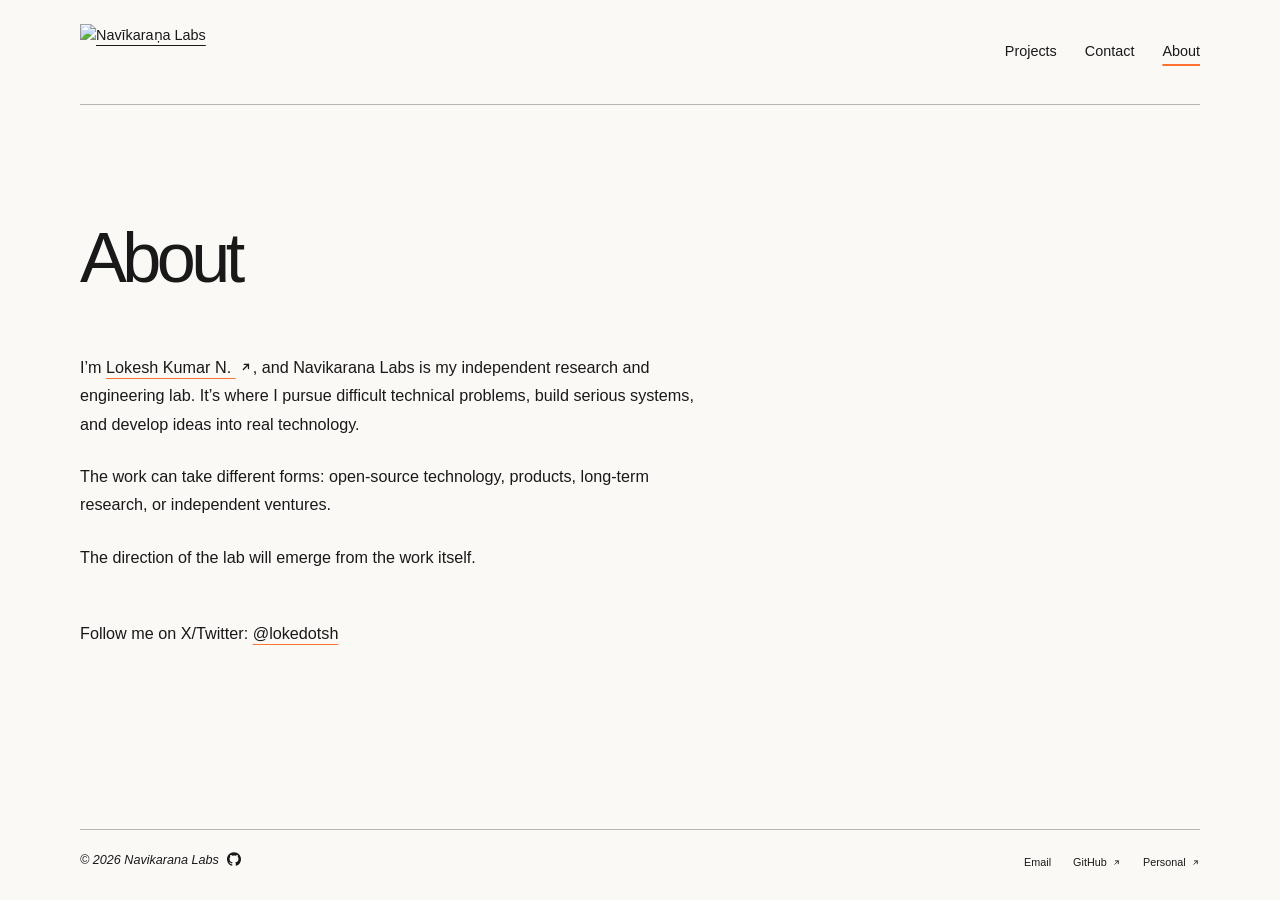
==== about/index.html @ 1e3d20ad "footer source added, small change on about" ====
<!doctype html>
<html lang="en">
  <head>
    <meta charset="utf-8">
    <meta name="viewport" content="width=device-width, initial-scale=1">
    <title>About | Navikarana Labs</title>
    <meta name="description" content="Lokesh Kumar N.'s independent research and engineering lab for difficult technical problems, serious systems, and ideas that become real technology.">
    <link rel="canonical" href="https://navikarana.io/about/">
    <meta property="og:type" content="website">
    <meta property="og:site_name" content="Navikarana Labs">
    <meta property="og:title" content="About | Navikarana Labs">
    <meta property="og:description" content="Lokesh Kumar N.'s independent research and engineering lab for difficult technical problems, serious systems, and ideas that become real technology.">
    <meta property="og:url" content="https://navikarana.io/about/">
    <meta name="theme-color" content="#faf9f6">
    <link rel="icon" type="image/png" sizes="16x16" href="../public/favicon/favicon-16.png">
    <link rel="icon" type="image/png" sizes="32x32" href="../public/favicon/favicon-32.png">
    <link rel="icon" type="image/png" sizes="64x64" href="../public/favicon/favicon-64.png">
    <link rel="apple-touch-icon" sizes="192x192" href="../public/favicon/favicon-192.png">
    <link rel="manifest" href="../public/favicon/site.webmanifest">
    <link rel="stylesheet" href="../styles.css?v=3">
  </head>
  <body>
    <a class="skip-link" href="#main">Skip to content</a>
    <header class="site-header container">
      <div class="brand">
        <a href="../">
          <img src="../public/full-logo-lightmode.svg" width="1103" height="240" alt="Nav&#299;kara&#7751;a Labs">
        </a>
      </div>
      <nav aria-label="Main navigation">
        <a href="../projects/">Projects</a>
        <a href="../contact/">Contact</a>
        <a href="./" aria-current="page">About</a>
      </nav>
    </header>

    <main id="main" class="container">
      <header class="page-heading">
        <h1>About</h1>
      </header>
      <div class="page-body prose">
        <p>I&rsquo;m <a href="https://loke.sh/about/" target="_blank" rel="noopener noreferrer">Lokesh Kumar N. <svg class="external-icon" viewBox="0 0 16 16" aria-hidden="true"><path d="M5 11L11 5M6 5h5v5"/></svg></a>, and Navikarana Labs is my independent research and engineering lab. It&rsquo;s where I pursue difficult technical problems, build serious systems, and develop ideas into real technology.</p>
        <p>The work can take different forms: open-source technology, products, long-term research, or independent ventures.</p>
        <p>The direction of the lab will emerge from the work itself.</p>
        <p class="follow-note">Follow me on X/Twitter: <a href="https://x.com/lokedotsh" target="_blank" rel="noopener noreferrer">@lokedotsh</a></p>
      </div>
    </main>

    <footer class="site-footer container">
      <p class="footer-brand"><span class="copyright">&copy; 2026</span> Navikarana Labs <a class="footer-source" href="https://github.com/navikarana-labs/landing-page" target="_blank" rel="noopener noreferrer" aria-label="Landing-page source on GitHub"><img src="../public/github.svg" width="14" height="14" alt=""></a></p>
      <nav aria-label="Footer navigation">
        <a href="mailto:hello@navikarana.io">Email</a>
        <a class="footer-external" href="https://github.com/navikarana-labs" target="_blank" rel="noopener noreferrer">GitHub <svg class="external-icon" viewBox="0 0 16 16" aria-hidden="true"><path d="M5 11L11 5M6 5h5v5"/></svg></a>
        <a class="footer-external" href="https://loke.sh" target="_blank" rel="noopener noreferrer">Personal <svg class="external-icon" viewBox="0 0 16 16" aria-hidden="true"><path d="M5 11L11 5M6 5h5v5"/></svg></a>
      </nav>
    </footer>
  </body>
</html>
---- styles.css ----
:root {
  color-scheme: light;
  --bg: #faf9f6;
  --fg: #191919;
  --muted: #64625e;
  --accent: #ff7130;
  --max-width: 1120px;
  --font: Geologica, Arial, sans-serif;
}

@font-face {
  font-family: Geologica;
  font-style: normal;
  font-weight: 100 900;
  font-display: swap;
  src: url("public/geologica-latin.woff2") format("woff2");
  unicode-range: U+0000-00FF, U+0131, U+0152-0153, U+02BB-02BC, U+02C6, U+02DA, U+02DC, U+0304, U+0308, U+0329, U+2000-206F, U+20AC, U+2122, U+2191, U+2193, U+2212, U+2215, U+FEFF, U+FFFD;
}

@font-face {
  font-family: Geologica;
  font-style: normal;
  font-weight: 100 900;
  font-display: swap;
  src: url("public/geologica-latin-ext.woff2") format("woff2");
  unicode-range: U+0100-02BA, U+02BD-02C5, U+02C7-02CC, U+02CE-02D7, U+02DD-02FF, U+0304, U+0308, U+0329, U+1D00-1DBF, U+1E00-1E9F, U+1EF2-1EFF, U+2020, U+20A0-20AB, U+20AD-20C0, U+2113, U+2C60-2C7F, U+A720-A7FF;
}

* { box-sizing: border-box; }
html { -webkit-text-size-adjust: 100%; }
body {
  margin: 0;
  min-height: 100svh;
  display: flex;
  flex-direction: column;
  background: var(--bg);
  color: var(--fg);
  font-family: var(--font);
  font-synthesis: none;
  font-size: 14.4px;
  line-height: 1.65;
  -webkit-font-smoothing: antialiased;
}
main { flex: 1; }
h1, h2, h3, p { margin: 0; }
h1, h2, h3 { font-weight: 400; }
img { display: block; max-width: 100%; height: auto; }
a { font-family: var(--font); color: inherit; text-decoration-thickness: 1px; text-underline-offset: 5px; }
a:hover { text-decoration-color: var(--accent); }
main a { text-decoration-color: var(--accent); }
main a:hover { text-decoration-color: var(--fg); }
main a > span[aria-hidden="true"] { color: var(--accent); }
a > span[aria-hidden="true"] { display: inline-block; }
.external-icon { width: 0.85em; height: 0.85em; margin-left: 0.2em; fill: none; stroke: currentColor; stroke-width: 1.5; stroke-linecap: round; stroke-linejoin: round; vertical-align: -0.05em; flex: 0 0 auto; }
a:focus-visible { outline: 2px solid var(--fg); outline-offset: 5px; text-decoration: underline; text-decoration-color: var(--accent); }
::selection { background: #ffdec9; color: #191919; }
.container { width: min(var(--max-width), calc(100% - 96px)); margin-inline: auto; }
.skip-link { position: absolute; top: 12px; left: 24px; z-index: 10; padding: 10px 16px; background: var(--fg); color: var(--bg); transform: translateY(-200%); }
.skip-link:focus { transform: translateY(0); }

.site-header { display: grid; grid-template-columns: minmax(0, 1fr) auto; align-items: center; gap: 24px; min-height: 105px; border-bottom: 1px solid #b8b5af; }
.brand { display: inline-flex; align-items: center; width: 260px; max-width: 100%; min-width: 0; }
.brand a { display: block; width: 100%; }
.brand img { width: 100%; }
nav { display: flex; flex-wrap: wrap; align-items: center; gap: 28px; font-size: 12.6px; }
.site-header nav { font-size: 14.4px; }
nav a { padding-block: 10px; text-decoration: none; }
nav a:hover, nav a[aria-current="page"] { text-decoration: underline; text-decoration-color: var(--accent); text-underline-offset: 8px; }
.site-header nav a[aria-current="page"] { text-decoration-thickness: 2px; }
.eyebrow { font-size: 10.8px; font-weight: 400; line-height: 1.6; letter-spacing: 0.065em; text-transform: uppercase; color: var(--muted); }

/* Homepage */
.hero { padding-block: clamp(48px, 5vw, 78px) 42px; }
.hero-heading { display: flex; align-items: center; justify-content: space-between; gap: 24px; margin-block: 14px 48px; }
h1 { font-size: clamp(37.8px, 5.49vw, 70.2px); line-height: 1.08; letter-spacing: -0.065em; }
.hero-mark { width: clamp(110px, 14vw, 180px); flex-shrink: 0; }
.hero-notes { display: grid; grid-template-columns: 1fr 2fr; gap: 40px; align-items: start; }
.hero-copy { grid-column: 2; }
.hero-statement { max-width: 610px; font-size: clamp(16.2px, 1.8vw, 19.8px); line-height: 1.55; letter-spacing: -0.025em; }
.hero-attribution { display: flex; flex-wrap: wrap; align-items: baseline; gap: 8px 16px; margin-top: 30px; color: var(--muted); font-size: 16.2px; }
.hero-attribution a { font-size: 16.2px; font-weight: 600; color: var(--muted); text-decoration: underline; text-decoration-color: var(--accent); }
.hero-attribution a:hover { color: var(--fg); text-decoration: underline; text-decoration-color: var(--accent); }
.section-row { display: grid; grid-template-columns: 1fr 2fr; gap: 40px; padding-block: 64px; }
.section-row > .eyebrow { align-self: start; padding-top: 5px; color: var(--fg); font-size: 18px; letter-spacing: -0.02em; text-transform: none; }
.section-content { max-width: 630px; font-size: 16.2px; }
.section-content > p + p { margin-top: 20px; }
.update-date { display: flex; align-items: center; gap: 0.45rem; color: var(--muted); font-size: 14.4px; }
.update-date svg { width: 1em; height: 1em; fill: none; stroke: currentColor; stroke-width: 1.7; }
.section-content > p { color: var(--muted); }
.section-content > .projects-lead { max-width: 32ch; color: var(--fg); font-size: clamp(20px, 2vw, 25px); line-height: 1.4; letter-spacing: -0.025em; }
.text-link { display: inline-block; margin-top: 24px; font-size: 12.6px; }
.section-content > .text-link { font-size: 14.4px; }
.text-link span { display: inline-block; margin-left: 7px; }

/* Interior pages */
.page-heading { padding-block: clamp(88px, 9vw, 128px) 57px; }
.page-body { padding-bottom: 68px; }
.prose p + p { margin-top: 24px; }
.prose p.follow-note { margin-top: 48px; }
.contact-details p + p { margin-top: 28px; }
.prose { max-width: 630px; font-size: 16.2px; line-height: 1.75; overflow-wrap: break-word; }
.contact-email { display: inline-block; max-width: 100%; overflow-wrap: anywhere; font-weight: 600; text-decoration-color: var(--accent); text-decoration-thickness: 2px; }
.contact-email:hover { text-decoration-color: var(--fg); }
.copy-button { display: inline-flex; align-items: center; justify-content: center; width: 32px; height: 32px; margin-left: 4px; padding: 0; vertical-align: middle; border: 0; border-radius: 4px; background: transparent; color: var(--muted); cursor: pointer; }
.copy-button[hidden] { display: none; }
.copy-button:hover, .copy-button.is-copied { color: var(--fg); }
.copy-button:focus-visible { outline: 2px solid var(--fg); outline-offset: 2px; }
.copy-icon, .copy-check { transform-origin: center; transition: opacity 180ms ease, transform 180ms ease; }
.copy-check { opacity: 0; transform: scale(0.6); }
.is-copied .copy-icon { opacity: 0; transform: scale(0.6); }
.is-copied .copy-check { opacity: 1; transform: scale(1); }
.copy-status { font-size: 12.6px; color: var(--muted); }
.copy-status:not(:empty) { margin-top: 12px; }

@media (prefers-reduced-motion: reduce) {
  .copy-icon, .copy-check { transition: none; }
}

.site-footer { display: flex; align-items: center; gap: 32px; padding-block: 20px 24px; margin-top: 24px; border-top: 1px solid #b8b5af; background: var(--bg); color: var(--muted); font-size: 10.8px; }
.footer-brand { color: var(--fg); font-size: 12.6px; font-weight: 400; font-style: italic; font-synthesis: style; margin-bottom: 5px; }
.footer-source { display: inline-block; margin-left: 5px; vertical-align: -2px; }
.site-footer nav { margin-left: auto; gap: 22px; font-size: 10.8px; color: var(--fg); }
.site-footer nav a { padding-block: 0; text-decoration: none; }
.copyright { font-variant-numeric: tabular-nums; white-space: nowrap; }

@media (max-width: 800px) {
  .container { width: calc(100% - 48px); }
  .site-header { grid-template-columns: minmax(0, 1fr); gap: 2px; padding-block: 14px 10px; }
  .site-header nav { grid-column: 1 / -1; grid-row: 2; display: flex; width: 100%; justify-content: space-between; gap: 1rem; }
  .hero-mark { width: 110px; }
  .hero-copy, .section-content { min-width: 0; }
  .hero-notes, .section-row { grid-template-columns: 1fr 2fr; gap: 24px; }
  .site-footer { flex-wrap: wrap; gap: 22px; }

  main a > span[aria-hidden="true"],
  .site-footer .footer-external span,
  .text-link span { color: inherit; }

  a > span[aria-hidden="true"] {
    width: 11px;
    height: 11px;
    margin-left: 6px;
    vertical-align: middle;
    font-size: 0;
    line-height: 0;
    background: currentColor;
    -webkit-mask: url("data:image/svg+xml,%3Csvg%20xmlns='http://www.w3.org/2000/svg'%20viewBox='0%200%2024%2024'%3E%3Cpath%20fill='none'%20stroke='%23000'%20stroke-width='2.5'%20stroke-linecap='round'%20stroke-linejoin='round'%20d='M7%2017%20L17%207%20M8%207%20h9%20v9'/%3E%3C/svg%3E") no-repeat center / contain;
    mask: url("data:image/svg+xml,%3Csvg%20xmlns='http://www.w3.org/2000/svg'%20viewBox='0%200%2024%2024'%3E%3Cpath%20fill='none'%20stroke='%23000'%20stroke-width='2.5'%20stroke-linecap='round'%20stroke-linejoin='round'%20d='M7%2017%20L17%207%20M8%207%20h9%20v9'/%3E%3C/svg%3E") no-repeat center / contain;
  }

  .text-link span {
    -webkit-mask-image: url("data:image/svg+xml,%3Csvg%20xmlns='http://www.w3.org/2000/svg'%20viewBox='0%200%2024%2024'%3E%3Cpath%20fill='none'%20stroke='%23000'%20stroke-width='2.5'%20stroke-linecap='round'%20stroke-linejoin='round'%20d='M5%2012%20h14%20M13%206%20l6%206%20-6%206'/%3E%3C/svg%3E");
    mask-image: url("data:image/svg+xml,%3Csvg%20xmlns='http://www.w3.org/2000/svg'%20viewBox='0%200%2024%2024'%3E%3Cpath%20fill='none'%20stroke='%23000'%20stroke-width='2.5'%20stroke-linecap='round'%20stroke-linejoin='round'%20d='M5%2012%20h14%20M13%206%20l6%206%20-6%206'/%3E%3C/svg%3E");
    -webkit-mask-repeat: no-repeat; mask-repeat: no-repeat;
    -webkit-mask-position: center; mask-position: center;
    -webkit-mask-size: contain; mask-size: contain;
  }
}

@media (max-width: 600px) {
  .container { width: calc(100% - 40px); }
  .site-header { align-items: start; }
  .site-header nav { width: 100%; justify-content: space-between; }
  .hero { padding-block: 67px 24px; }
  .hero-heading { flex-wrap: wrap; margin-block: 20px 30px; }
  .hero h1 { width: 100%; font-size: clamp(28px, 7.65vw, 45.9px); }
  .hero-heading .hero-mark { width: clamp(64px, 16vw, 96px); margin-top: 16px; margin-left: auto; }
  .hero-notes, .section-row { grid-template-columns: 1fr; gap: 24px; }
  .hero-copy { grid-column: auto; }
  .hero-attribution { margin-top: 22px; }
  .section-row { padding-block: 44px 36px; }
  .section-row > .eyebrow { padding: 0; }
  .section-content > p + p { margin-top: 14px; }
  .section-content > .text-link { margin-top: 18px; }
  .page-heading { padding-block: 72px 40px; }
  .page-body { padding-bottom: 30px; }
  .site-footer { margin-top: 12px; }
  .site-footer > .footer-brand { width: 100%; }
  .site-footer nav { margin-left: 0; }
}
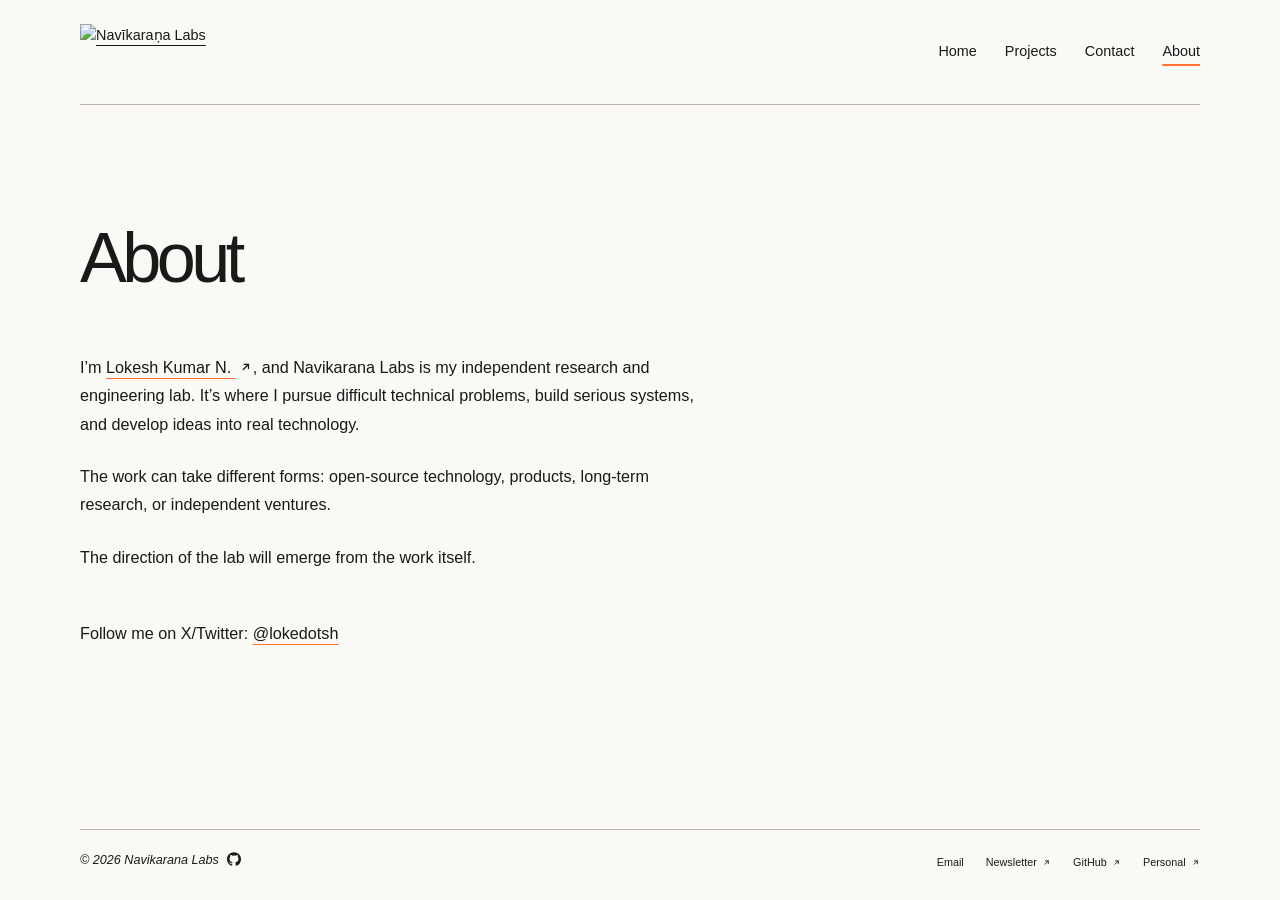
==== commit 307ca145: "added newsletter" ====
--- a/about/index.html
+++ b/about/index.html
@@ -17,7 +17,7 @@
     <link rel="icon" type="image/png" sizes="64x64" href="../public/favicon/favicon-64.png">
     <link rel="apple-touch-icon" sizes="192x192" href="../public/favicon/favicon-192.png">
     <link rel="manifest" href="../public/favicon/site.webmanifest">
-    <link rel="stylesheet" href="../styles.css?v=3">
+    <link rel="stylesheet" href="../styles.css?v=4">
   </head>
   <body>
     <a class="skip-link" href="#main">Skip to content</a>
@@ -28,6 +28,7 @@
         </a>
       </div>
       <nav aria-label="Main navigation">
+        <a href="../">Home</a>
         <a href="../projects/">Projects</a>
         <a href="../contact/">Contact</a>
         <a href="./" aria-current="page">About</a>
@@ -50,6 +51,7 @@
       <p class="footer-brand"><span class="copyright">&copy; 2026</span> Navikarana Labs <a class="footer-source" href="https://github.com/navikarana-labs/landing-page" target="_blank" rel="noopener noreferrer" aria-label="Landing-page source on GitHub"><img src="../public/github.svg" width="14" height="14" alt=""></a></p>
       <nav aria-label="Footer navigation">
         <a href="mailto:hello@navikarana.io">Email</a>
+        <a class="footer-external" href="https://loke.sh/blog/newsletter/" target="_blank" rel="noopener noreferrer">Newsletter <svg class="external-icon" viewBox="0 0 16 16" aria-hidden="true"><path d="M5 11L11 5M6 5h5v5"/></svg></a>
         <a class="footer-external" href="https://github.com/navikarana-labs" target="_blank" rel="noopener noreferrer">GitHub <svg class="external-icon" viewBox="0 0 16 16" aria-hidden="true"><path d="M5 11L11 5M6 5h5v5"/></svg></a>
         <a class="footer-external" href="https://loke.sh" target="_blank" rel="noopener noreferrer">Personal <svg class="external-icon" viewBox="0 0 16 16" aria-hidden="true"><path d="M5 11L11 5M6 5h5v5"/></svg></a>
       </nav>
--- a/styles.css
+++ b/styles.css
@@ -70,7 +70,7 @@
 .eyebrow { font-size: 10.8px; font-weight: 400; line-height: 1.6; letter-spacing: 0.065em; text-transform: uppercase; color: var(--muted); }
 
 /* Homepage */
-.hero { padding-block: clamp(48px, 5vw, 78px) 42px; }
+.hero { padding-block: clamp(48px, 5vw, 78px) 26px; }
 .hero-heading { display: flex; align-items: center; justify-content: space-between; gap: 24px; margin-block: 14px 48px; }
 h1 { font-size: clamp(37.8px, 5.49vw, 70.2px); line-height: 1.08; letter-spacing: -0.065em; }
 .hero-mark { width: clamp(110px, 14vw, 180px); flex-shrink: 0; }
@@ -81,14 +81,16 @@
 .hero-attribution a { font-size: 16.2px; font-weight: 600; color: var(--muted); text-decoration: underline; text-decoration-color: var(--accent); }
 .hero-attribution a:hover { color: var(--fg); text-decoration: underline; text-decoration-color: var(--accent); }
 .section-row { display: grid; grid-template-columns: 1fr 2fr; gap: 40px; padding-block: 64px; }
+.section-row + .section-row { padding-top: 0; margin-top: -16px; }
 .section-row > .eyebrow { align-self: start; padding-top: 5px; color: var(--fg); font-size: 18px; letter-spacing: -0.02em; text-transform: none; }
 .section-content { max-width: 630px; font-size: 16.2px; }
 .section-content > p + p { margin-top: 20px; }
+.section-content > .update-date { margin-top: 4px; }
 .update-date { display: flex; align-items: center; gap: 0.45rem; color: var(--muted); font-size: 14.4px; }
 .update-date svg { width: 1em; height: 1em; fill: none; stroke: currentColor; stroke-width: 1.7; }
 .section-content > p { color: var(--muted); }
 .section-content > .projects-lead { max-width: 32ch; color: var(--fg); font-size: clamp(20px, 2vw, 25px); line-height: 1.4; letter-spacing: -0.025em; }
-.text-link { display: inline-block; margin-top: 24px; font-size: 12.6px; }
+.text-link { display: inline-block; margin-top: 14px; font-size: 12.6px; }
 .section-content > .text-link { font-size: 14.4px; }
 .text-link span { display: inline-block; margin-left: 7px; }
 
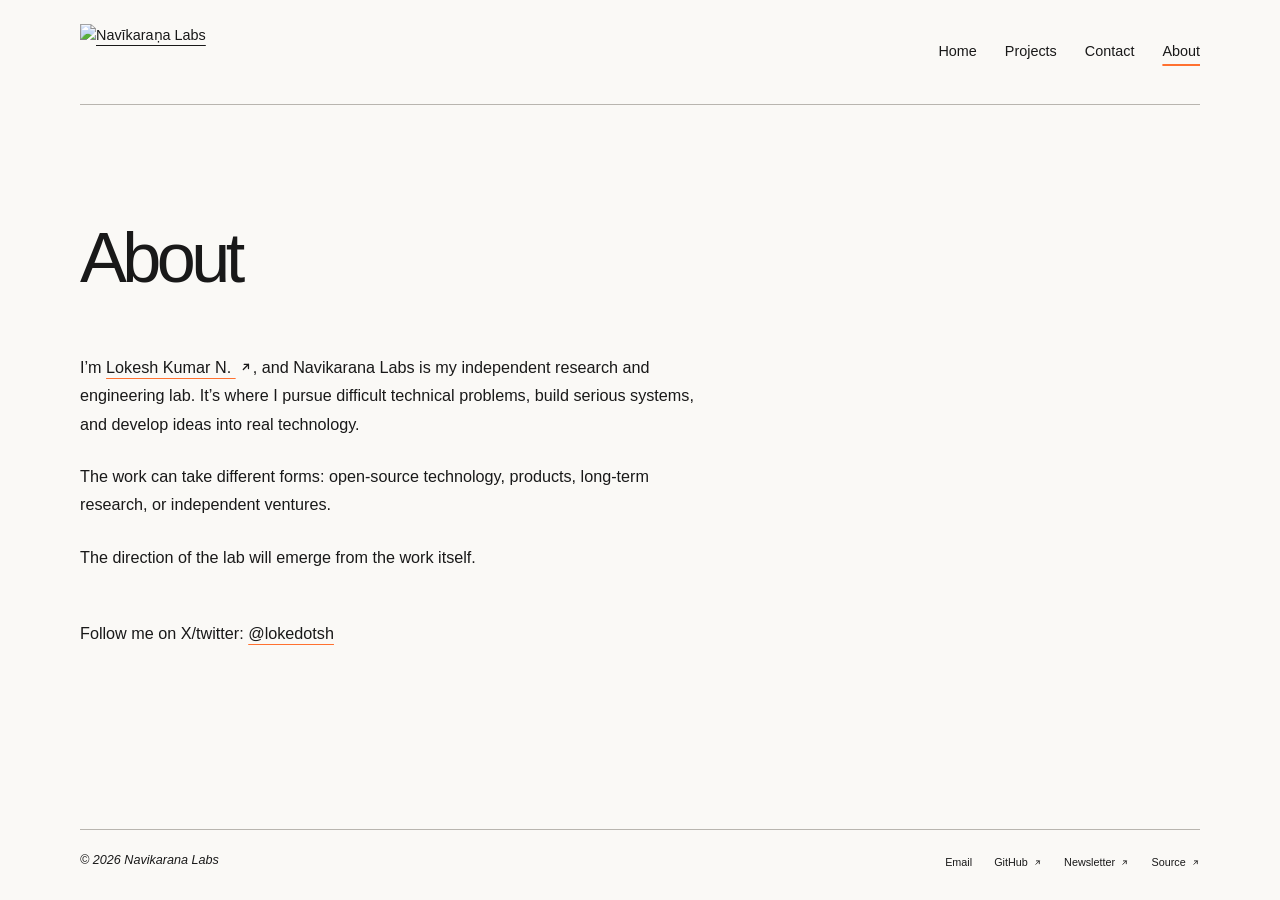
==== commit 38c0749b: "feat: add Project Ananta and refine site content" ====
--- a/about/index.html
+++ b/about/index.html
@@ -43,17 +43,17 @@
         <p>I&rsquo;m <a href="https://loke.sh/about/" target="_blank" rel="noopener noreferrer">Lokesh Kumar N. <svg class="external-icon" viewBox="0 0 16 16" aria-hidden="true"><path d="M5 11L11 5M6 5h5v5"/></svg></a>, and Navikarana Labs is my independent research and engineering lab. It&rsquo;s where I pursue difficult technical problems, build serious systems, and develop ideas into real technology.</p>
         <p>The work can take different forms: open-source technology, products, long-term research, or independent ventures.</p>
         <p>The direction of the lab will emerge from the work itself.</p>
-        <p class="follow-note">Follow me on X/Twitter: <a href="https://x.com/lokedotsh" target="_blank" rel="noopener noreferrer">@lokedotsh</a></p>
+        <p class="follow-note">Follow me on X/twitter: <a href="https://x.com/lokedotsh" target="_blank" rel="noopener noreferrer">@lokedotsh</a></p>
       </div>
     </main>
 
     <footer class="site-footer container">
-      <p class="footer-brand"><span class="copyright">&copy; 2026</span> Navikarana Labs <a class="footer-source" href="https://github.com/navikarana-labs/landing-page" target="_blank" rel="noopener noreferrer" aria-label="Landing-page source on GitHub"><img src="../public/github.svg" width="14" height="14" alt=""></a></p>
+      <p class="footer-brand"><span class="copyright">&copy; 2026</span> Navikarana Labs</p>
       <nav aria-label="Footer navigation">
-        <a href="mailto:hello@navikarana.io">Email</a>
+        <a href="mailto:hello@navikarana.io" aria-label="Email hello@navikarana.io" title="hello@navikarana.io">Email</a>
+        <a class="footer-external" href="https://github.com/navikarana-labs" target="_blank" rel="noopener noreferrer">GitHub <svg class="external-icon" viewBox="0 0 16 16" aria-hidden="true"><path d="M5 11L11 5M6 5h5v5"/></svg></a>
         <a class="footer-external" href="https://loke.sh/blog/newsletter/" target="_blank" rel="noopener noreferrer">Newsletter <svg class="external-icon" viewBox="0 0 16 16" aria-hidden="true"><path d="M5 11L11 5M6 5h5v5"/></svg></a>
-        <a class="footer-external" href="https://github.com/navikarana-labs" target="_blank" rel="noopener noreferrer">GitHub <svg class="external-icon" viewBox="0 0 16 16" aria-hidden="true"><path d="M5 11L11 5M6 5h5v5"/></svg></a>
-        <a class="footer-external" href="https://loke.sh" target="_blank" rel="noopener noreferrer">Personal <svg class="external-icon" viewBox="0 0 16 16" aria-hidden="true"><path d="M5 11L11 5M6 5h5v5"/></svg></a>
+        <a class="footer-external" href="https://github.com/navikarana-labs/landing-page" target="_blank" rel="noopener noreferrer">Source <svg class="external-icon" viewBox="0 0 16 16" aria-hidden="true"><path d="M5 11L11 5M6 5h5v5"/></svg></a>
       </nav>
     </footer>
   </body>
--- a/styles.css
+++ b/styles.css
@@ -70,7 +70,7 @@
 .eyebrow { font-size: 10.8px; font-weight: 400; line-height: 1.6; letter-spacing: 0.065em; text-transform: uppercase; color: var(--muted); }
 
 /* Homepage */
-.hero { padding-block: clamp(48px, 5vw, 78px) 26px; }
+.hero { padding-block: clamp(48px, 5vw, 78px) 0; }
 .hero-heading { display: flex; align-items: center; justify-content: space-between; gap: 24px; margin-block: 14px 48px; }
 h1 { font-size: clamp(37.8px, 5.49vw, 70.2px); line-height: 1.08; letter-spacing: -0.065em; }
 .hero-mark { width: clamp(110px, 14vw, 180px); flex-shrink: 0; }
@@ -89,20 +89,35 @@
 .update-date { display: flex; align-items: center; gap: 0.45rem; color: var(--muted); font-size: 14.4px; }
 .update-date svg { width: 1em; height: 1em; fill: none; stroke: currentColor; stroke-width: 1.7; }
 .section-content > p { color: var(--muted); }
-.section-content > .projects-lead { max-width: 32ch; color: var(--fg); font-size: clamp(20px, 2vw, 25px); line-height: 1.4; letter-spacing: -0.025em; }
+.section-content > .projects-lead { max-width: 32ch; color: var(--fg); font-size: clamp(23px, 2.3vw, 29px); line-height: 1.4; letter-spacing: -0.025em; }
+.section-content > .projects-lead + p { margin-top: 6px; font-size: 15.5px; }
+.section-content > .eyebrow + .projects-lead { margin-top: 6px; }
 .text-link { display: inline-block; margin-top: 14px; font-size: 12.6px; }
 .section-content > .text-link { font-size: 14.4px; }
 .text-link span { display: inline-block; margin-left: 7px; }
 
 /* Interior pages */
 .page-heading { padding-block: clamp(88px, 9vw, 128px) 57px; }
+.page-heading > .eyebrow + h1 { margin-top: 6px; }
+.page-heading > .project-subtitle { margin-top: 6px; color: var(--muted); font-size: 15.5px; }
 .page-body { padding-bottom: 68px; }
+.projects-page > .page-heading { padding-block: clamp(48px, 6vw, 88px) 32px; }
+.projects-page > div.page-body { padding-bottom: clamp(24px, 3vw, 40px); }
 .prose p + p { margin-top: 24px; }
 .prose p.follow-note { margin-top: 48px; }
+.projects-page article p.follow-note { margin-top: 48px; color: var(--fg); }
 .contact-details p + p { margin-top: 28px; }
 .prose { max-width: 630px; font-size: 16.2px; line-height: 1.75; overflow-wrap: break-word; }
 .contact-email { display: inline-block; max-width: 100%; overflow-wrap: anywhere; font-weight: 600; text-decoration-color: var(--accent); text-decoration-thickness: 2px; }
 .contact-email:hover { text-decoration-color: var(--fg); }
+
+/* Error page */
+.error-page { padding-block: calc(clamp(48px, 6vw, 88px) + 24px) 64px; }
+.error-content { max-width: 630px; }
+.error-content h1 { margin-block: 14px 24px; }
+.error-content > .prose { max-width: 42ch; color: var(--muted); }
+.error-content > .text-link { margin-top: 28px; font-size: 14.4px; }
+
 .copy-button { display: inline-flex; align-items: center; justify-content: center; width: 32px; height: 32px; margin-left: 4px; padding: 0; vertical-align: middle; border: 0; border-radius: 4px; background: transparent; color: var(--muted); cursor: pointer; }
 .copy-button[hidden] { display: none; }
 .copy-button:hover, .copy-button.is-copied { color: var(--fg); }
@@ -163,7 +178,7 @@
   .container { width: calc(100% - 40px); }
   .site-header { align-items: start; }
   .site-header nav { width: 100%; justify-content: space-between; }
-  .hero { padding-block: 67px 24px; }
+  .hero { padding-block: 67px 0; }
   .hero-heading { flex-wrap: wrap; margin-block: 20px 30px; }
   .hero h1 { width: 100%; font-size: clamp(28px, 7.65vw, 45.9px); }
   .hero-heading .hero-mark { width: clamp(64px, 16vw, 96px); margin-top: 16px; margin-left: auto; }
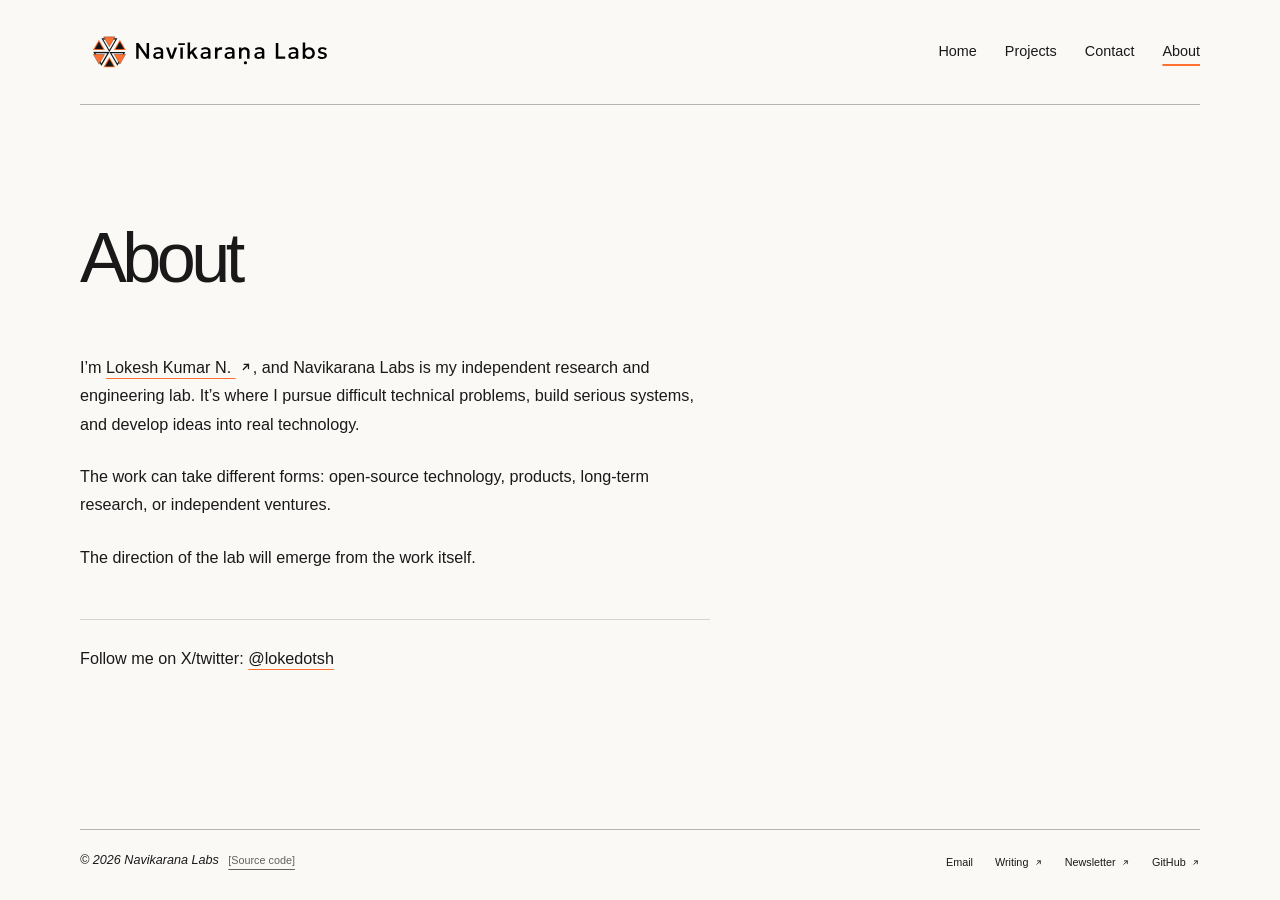
==== commit 255a6849: "proj001-better page design and some content" ====
--- a/about/index.html
+++ b/about/index.html
@@ -17,14 +17,14 @@
     <link rel="icon" type="image/png" sizes="64x64" href="../public/favicon/favicon-64.png">
     <link rel="apple-touch-icon" sizes="192x192" href="../public/favicon/favicon-192.png">
     <link rel="manifest" href="../public/favicon/site.webmanifest">
-    <link rel="stylesheet" href="../styles.css?v=4">
+    <link rel="stylesheet" href="../styles.css?v=54">
   </head>
   <body>
     <a class="skip-link" href="#main">Skip to content</a>
     <header class="site-header container">
       <div class="brand">
         <a href="../">
-          <img src="../public/full-logo-lightmode.svg" width="1103" height="240" alt="Nav&#299;kara&#7751;a Labs">
+          <img src="../public/logo-full.svg" width="1103" height="240" alt="Nav&#299;kara&#7751;a Labs">
         </a>
       </div>
       <nav aria-label="Main navigation">
@@ -35,7 +35,7 @@
       </nav>
     </header>
 
-    <main id="main" class="container">
+    <main id="main" class="container about-page">
       <header class="page-heading">
         <h1>About</h1>
       </header>
@@ -48,12 +48,12 @@
     </main>
 
     <footer class="site-footer container">
-      <p class="footer-brand"><span class="copyright">&copy; 2026</span> Navikarana Labs</p>
+      <p class="footer-brand"><span class="copyright">&copy; 2026</span> Navikarana Labs <a class="footer-source" href="https://github.com/navikarana-labs/landing-page" target="_blank" rel="noopener noreferrer">[Source code]</a></p>
       <nav aria-label="Footer navigation">
         <a href="mailto:hello@navikarana.io" aria-label="Email hello@navikarana.io" title="hello@navikarana.io">Email</a>
+        <a class="footer-external" href="https://loke.sh/blog/" target="_blank" rel="noopener noreferrer">Writing <svg class="external-icon" viewBox="0 0 16 16" aria-hidden="true"><path d="M5 11L11 5M6 5h5v5"/></svg></a>
+        <a class="footer-external" href="https://loke.sh/blog/newsletter/" target="_blank" rel="noopener noreferrer">Newsletter <svg class="external-icon" viewBox="0 0 16 16" aria-hidden="true"><path d="M5 11L11 5M6 5h5v5"/></svg></a>
         <a class="footer-external" href="https://github.com/navikarana-labs" target="_blank" rel="noopener noreferrer">GitHub <svg class="external-icon" viewBox="0 0 16 16" aria-hidden="true"><path d="M5 11L11 5M6 5h5v5"/></svg></a>
-        <a class="footer-external" href="https://loke.sh/blog/newsletter/" target="_blank" rel="noopener noreferrer">Newsletter <svg class="external-icon" viewBox="0 0 16 16" aria-hidden="true"><path d="M5 11L11 5M6 5h5v5"/></svg></a>
-        <a class="footer-external" href="https://github.com/navikarana-labs/landing-page" target="_blank" rel="noopener noreferrer">Source <svg class="external-icon" viewBox="0 0 16 16" aria-hidden="true"><path d="M5 11L11 5M6 5h5v5"/></svg></a>
       </nav>
     </footer>
   </body>
--- a/styles.css
+++ b/styles.css
@@ -81,6 +81,7 @@
 .hero-attribution a { font-size: 16.2px; font-weight: 600; color: var(--muted); text-decoration: underline; text-decoration-color: var(--accent); }
 .hero-attribution a:hover { color: var(--fg); text-decoration: underline; text-decoration-color: var(--accent); }
 .section-row { display: grid; grid-template-columns: 1fr 2fr; gap: 40px; padding-block: 64px; }
+.latest-section { padding-bottom: 40px; }
 .section-row + .section-row { padding-top: 0; margin-top: -16px; }
 .section-row > .eyebrow { align-self: start; padding-top: 5px; color: var(--fg); font-size: 18px; letter-spacing: -0.02em; text-transform: none; }
 .section-content { max-width: 630px; font-size: 16.2px; }
@@ -90,11 +91,26 @@
 .update-date svg { width: 1em; height: 1em; fill: none; stroke: currentColor; stroke-width: 1.7; }
 .section-content > p { color: var(--muted); }
 .section-content > .projects-lead { max-width: 32ch; color: var(--fg); font-size: clamp(23px, 2.3vw, 29px); line-height: 1.4; letter-spacing: -0.025em; }
+.projects-lead a, .projects-lead a:hover { color: inherit; text-decoration: none; }
+.section-content > .eyebrow a, .section-content > .eyebrow a:hover { text-decoration: underline; text-decoration-color: var(--accent); text-underline-offset: 5px; }
+.project-number { color: var(--fg); font-weight: 600; text-decoration: underline; text-decoration-color: var(--accent); text-underline-offset: 5px; }
+.project-status { color: var(--muted); font-weight: 400; }
+.project-status::after { content: ""; display: inline-block; width: 6px; height: 6px; margin-left: 7px; border-radius: 50%; background: var(--accent); box-shadow: 0 0 0 3px rgb(255 113 48 / 15%), 0 0 8px rgb(255 113 48 / 55%); vertical-align: 0.08em; animation: status-pulse 1.5s ease-in-out infinite; }
+
+@keyframes status-pulse {
+  0%, 100% { transform: scale(0.72); box-shadow: 0 0 0 2px rgb(255 113 48 / 10%), 0 0 5px rgb(255 113 48 / 35%); }
+  50% { transform: scale(1.18); box-shadow: 0 0 0 4px rgb(255 113 48 / 18%), 0 0 10px rgb(255 113 48 / 70%); }
+}
 .section-content > .projects-lead + p { margin-top: 6px; font-size: 15.5px; }
 .section-content > .eyebrow + .projects-lead { margin-top: 6px; }
+.project-tags { display: flex; flex-wrap: wrap; gap: 0.5rem; margin-top: 12px; }
+.project-tags span { padding: 2px 7px; border: 1px solid var(--accent); border-radius: 3px; color: var(--muted); font-size: 10.8px; line-height: 1.5; }
+.project-tags + p { margin-top: 20px; }
 .text-link { display: inline-block; margin-top: 14px; font-size: 12.6px; }
 .section-content > .text-link { font-size: 14.4px; }
 .text-link span { display: inline-block; margin-left: 7px; }
+.project-links { display: flex; flex-wrap: wrap; align-items: baseline; gap: 12px 56px; margin-top: 14px; }
+.project-links .text-link { margin-top: 0; font-size: 14.4px; }
 
 /* Interior pages */
 .page-heading { padding-block: clamp(88px, 9vw, 128px) 57px; }
@@ -105,7 +121,8 @@
 .projects-page > div.page-body { padding-bottom: clamp(24px, 3vw, 40px); }
 .prose p + p { margin-top: 24px; }
 .prose p.follow-note { margin-top: 48px; }
-.projects-page article p.follow-note { margin-top: 48px; color: var(--fg); }
+.about-page p.follow-note { padding-top: 24px; border-top: 1px solid #d8d5cf; color: var(--fg); }
+.projects-page article p.follow-note { margin-top: 48px; padding-top: 24px; border-top: 1px solid #d8d5cf; color: var(--fg); }
 .contact-details p + p { margin-top: 28px; }
 .prose { max-width: 630px; font-size: 16.2px; line-height: 1.75; overflow-wrap: break-word; }
 .contact-email { display: inline-block; max-width: 100%; overflow-wrap: anywhere; font-weight: 600; text-decoration-color: var(--accent); text-decoration-thickness: 2px; }
@@ -131,11 +148,12 @@
 
 @media (prefers-reduced-motion: reduce) {
   .copy-icon, .copy-check { transition: none; }
+  .project-status::after { animation: none; }
 }
 
 .site-footer { display: flex; align-items: center; gap: 32px; padding-block: 20px 24px; margin-top: 24px; border-top: 1px solid #b8b5af; background: var(--bg); color: var(--muted); font-size: 10.8px; }
 .footer-brand { color: var(--fg); font-size: 12.6px; font-weight: 400; font-style: italic; font-synthesis: style; margin-bottom: 5px; }
-.footer-source { display: inline-block; margin-left: 5px; vertical-align: -2px; }
+.footer-source { display: inline-block; margin-left: 6px; color: var(--muted); font-size: 10.8px; font-style: normal; }
 .site-footer nav { margin-left: auto; gap: 22px; font-size: 10.8px; color: var(--fg); }
 .site-footer nav a { padding-block: 0; text-decoration: none; }
 .copyright { font-variant-numeric: tabular-nums; white-space: nowrap; }
@@ -186,9 +204,11 @@
   .hero-copy { grid-column: auto; }
   .hero-attribution { margin-top: 22px; }
   .section-row { padding-block: 44px 36px; }
+  .latest-section { padding-bottom: 24px; }
   .section-row > .eyebrow { padding: 0; }
   .section-content > p + p { margin-top: 14px; }
   .section-content > .text-link { margin-top: 18px; }
+  .project-links { margin-top: 18px; }
   .page-heading { padding-block: 72px 40px; }
   .page-body { padding-bottom: 30px; }
   .site-footer { margin-top: 12px; }
